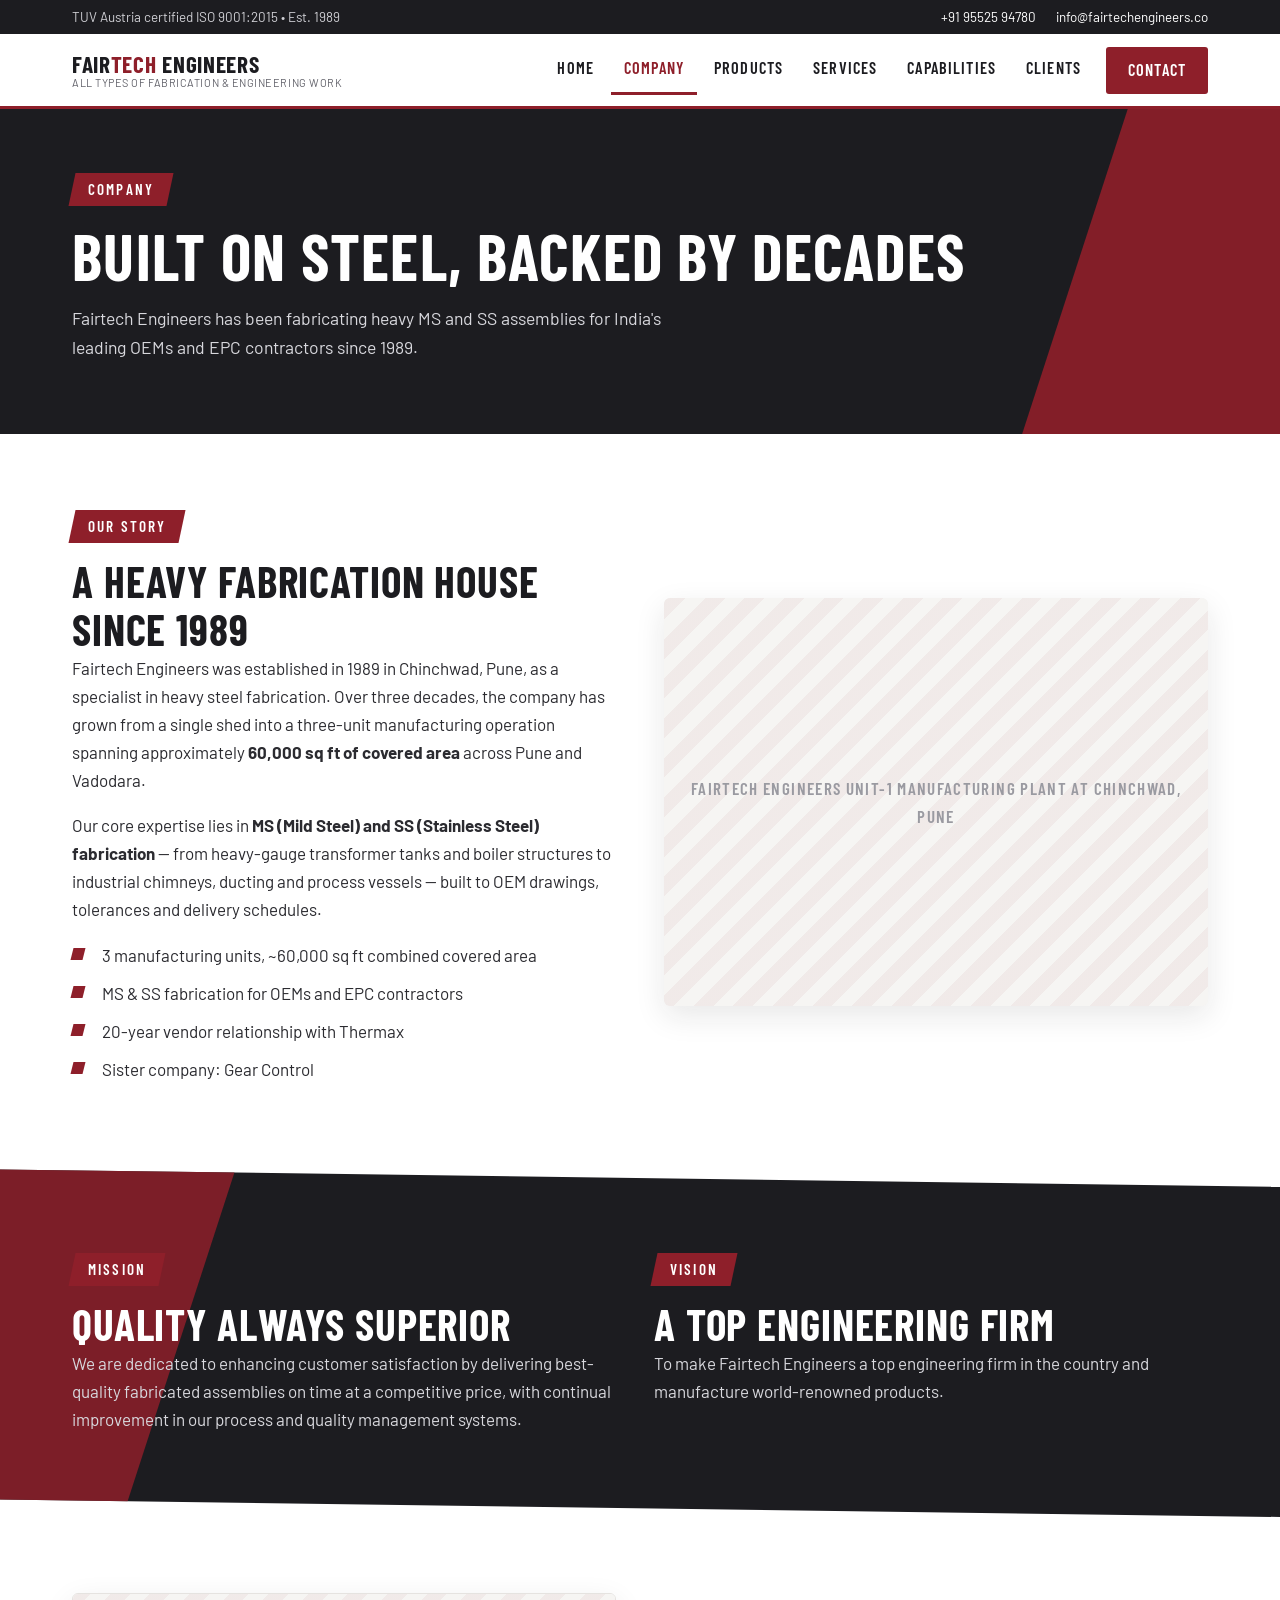
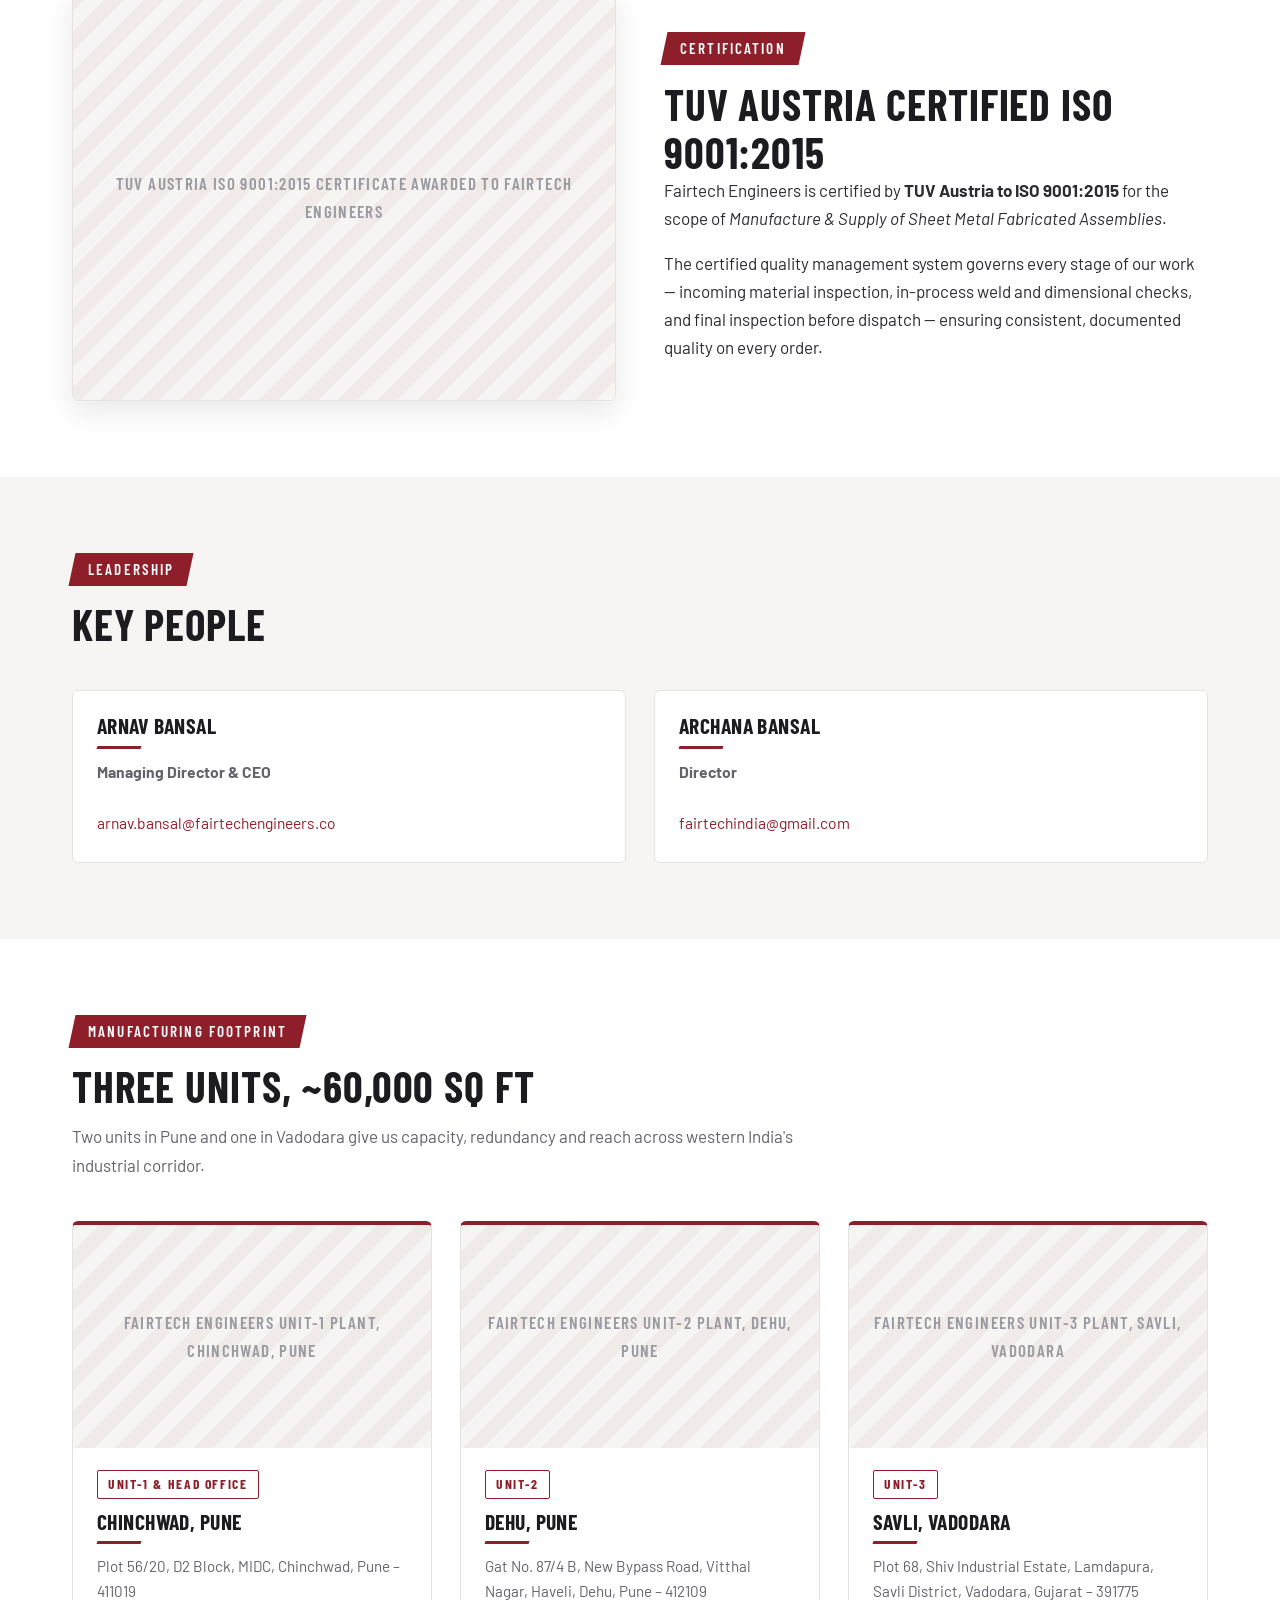
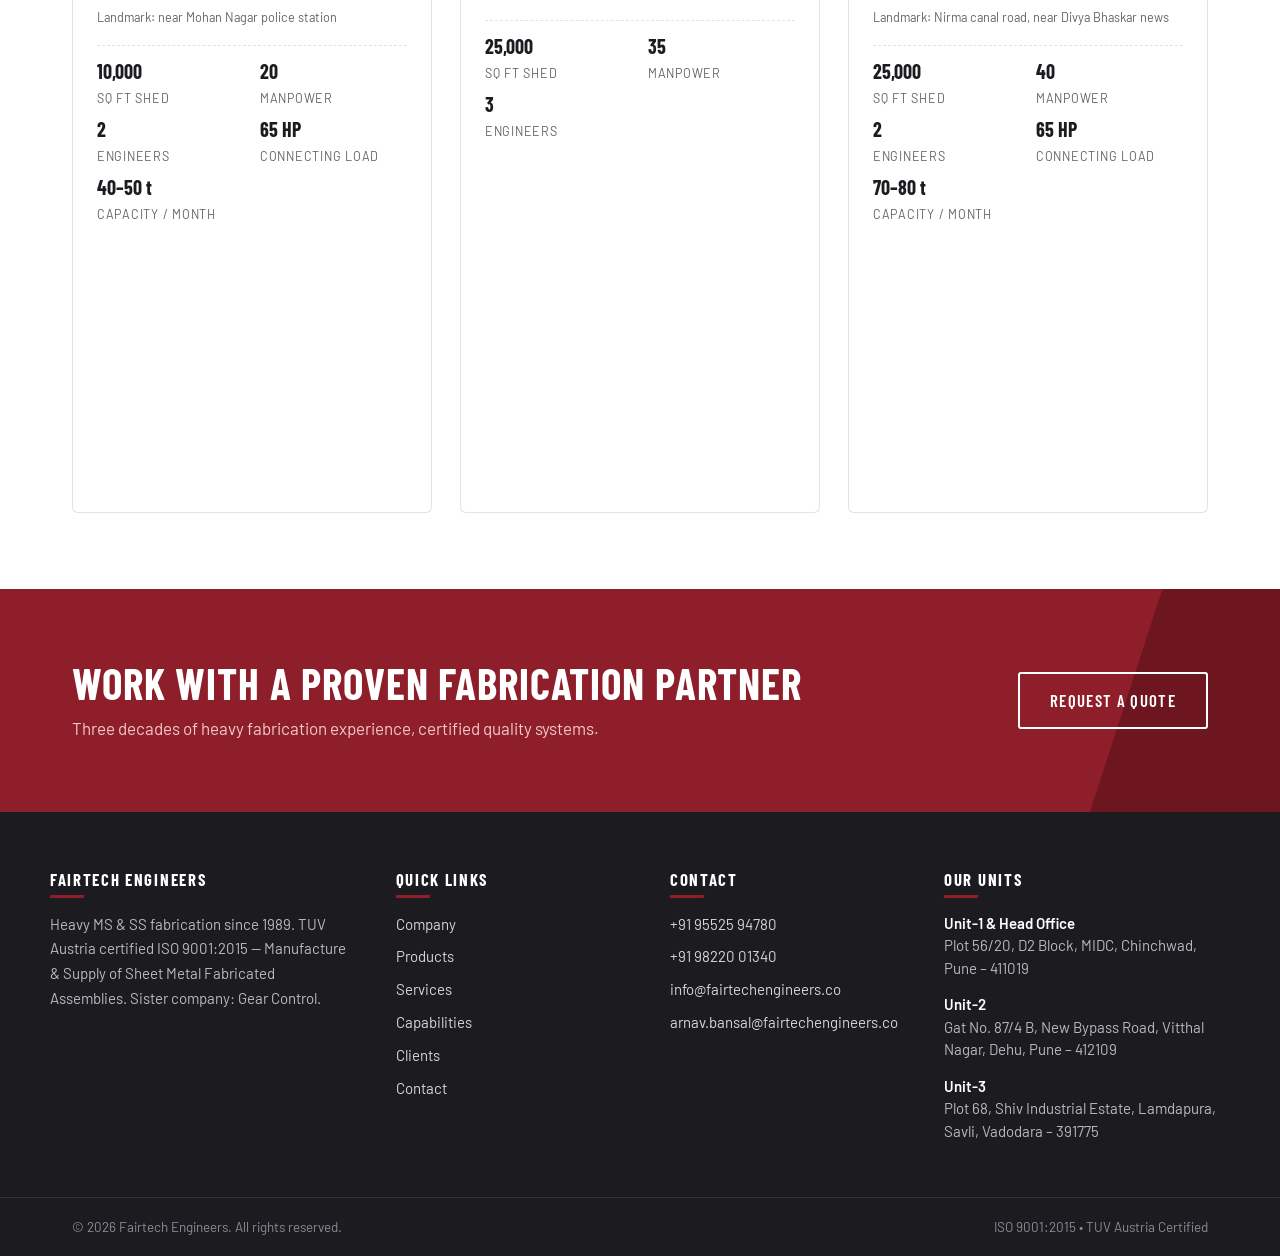
==== about.html @ 3a2099bb "Build Fairtech Engineers static marketing website Multi-page static site (plain HTML/CSS/vanilla JS," ====
<!DOCTYPE html>
<html lang="en">
<head>
  <meta charset="UTF-8">
  <meta name="viewport" content="width=device-width, initial-scale=1.0">
  <title>About Us | Fairtech Engineers — Heavy Fabrication Since 1989</title>
  <meta name="description" content="Fairtech Engineers is an ISO 9001:2015 certified (TUV Austria) heavy fabrication company established in 1989, operating 3 manufacturing units with ~60,000 sq ft covered area in Chinchwad, Dehu (Pune) and Savli (Vadodara).">
  <link rel="canonical" href="https://www.fairtechengineers.co/about.html">
  <meta property="og:type" content="website">
  <meta property="og:title" content="About Fairtech Engineers — Heavy Fabrication Since 1989">
  <meta property="og:description" content="ISO 9001:2015 certified heavy fabrication company with 3 manufacturing units across Pune and Vadodara, India.">
  <meta property="og:url" content="https://www.fairtechengineers.co/about.html">
  <meta property="og:image" content="https://www.fairtechengineers.co/images/logo.png">
  <link rel="icon" type="image/svg+xml" href="favicon.svg">
  <link rel="preconnect" href="https://fonts.googleapis.com">
  <link rel="preconnect" href="https://fonts.gstatic.com" crossorigin>
  <link href="https://fonts.googleapis.com/css2?family=Barlow+Condensed:wght@600;700&family=Barlow:wght@400;500;600;700&display=swap" rel="stylesheet">
  <link rel="stylesheet" href="css/style.css">
</head>
<body>

  <header class="site-header">
    <div class="topbar">
      <div class="container topbar-inner">
        <span>TUV Austria certified ISO 9001:2015 &bull; Est. 1989</span>
        <div class="topbar-contact">
          <a href="tel:+919552594780">+91 95525 94780</a>
          <a href="mailto:info@fairtechengineers.co">info@fairtechengineers.co</a>
        </div>
      </div>
    </div>
    <nav class="navbar" aria-label="Main navigation">
      <div class="container nav-inner">
        <a class="brand" href="index.html">
          <img class="brand-logo" src="images/logo.png" alt="Fair Tech Engineers logo">
          <span class="brand-text">
            <strong>Fair<em>tech</em> Engineers</strong>
            <small>All Types of Fabrication &amp; Engineering work</small>
          </span>
        </a>
        <button class="nav-toggle" aria-label="Toggle menu" aria-expanded="false"><span></span><span></span><span></span></button>
        <ul class="nav-links">
          <li><a href="index.html">Home</a></li>
          <li><a href="about.html">Company</a></li>
          <li><a href="products.html">Products</a></li>
          <li><a href="services.html">Services</a></li>
          <li><a href="capabilities.html">Capabilities</a></li>
          <li><a href="clients.html">Clients</a></li>
          <li><a href="contact.html" class="nav-cta">Contact</a></li>
        </ul>
      </div>
    </nav>
  </header>

  <main>

    <section class="page-hero">
      <div class="container">
        <span class="kicker"><span>Company</span></span>
        <h1>Built on Steel, Backed by Decades</h1>
        <p>Fairtech Engineers has been fabricating heavy MS and SS assemblies for India's leading OEMs and EPC contractors since 1989.</p>
      </div>
    </section>

    <!-- Company story -->
    <section class="section">
      <div class="container split">
        <div class="reveal">
          <span class="kicker"><span>Our Story</span></span>
          <h2>A Heavy Fabrication House Since 1989</h2>
          <p>Fairtech Engineers was established in 1989 in Chinchwad, Pune, as a specialist in heavy steel fabrication. Over three decades, the company has grown from a single shed into a three-unit manufacturing operation spanning approximately <strong>60,000 sq ft of covered area</strong> across Pune and Vadodara.</p>
          <p>Our core expertise lies in <strong>MS (Mild Steel) and SS (Stainless Steel) fabrication</strong> — from heavy-gauge transformer tanks and boiler structures to industrial chimneys, ducting and process vessels — built to OEM drawings, tolerances and delivery schedules.</p>
          <ul class="checklist">
            <li>3 manufacturing units, ~60,000 sq ft combined covered area</li>
            <li>MS &amp; SS fabrication for OEMs and EPC contractors</li>
            <li>20-year vendor relationship with Thermax</li>
            <li>Sister company: Gear Control</li>
          </ul>
        </div>
        <figure class="media reveal">
          <img src="images/unit1_chinchwad_plant.png" alt="Fairtech Engineers Unit-1 manufacturing plant at Chinchwad, Pune" loading="lazy">
        </figure>
      </div>
    </section>

    <!-- Mission & Vision -->
    <section class="mission-strip">
      <div class="container reveal">
        <div class="grid cols-2">
          <div>
            <span class="kicker"><span>Mission</span></span>
            <h2>Quality Always Superior</h2>
            <p>We are dedicated to enhancing customer satisfaction by delivering best-quality fabricated assemblies on time at a competitive price, with continual improvement in our process and quality management systems.</p>
          </div>
          <div>
            <span class="kicker"><span>Vision</span></span>
            <h2>A Top Engineering Firm</h2>
            <p>To make Fairtech Engineers a top engineering firm in the country and manufacture world-renowned products.</p>
          </div>
        </div>
      </div>
    </section>

    <!-- Certification -->
    <section class="section">
      <div class="container split">
        <figure class="media reveal" style="aspect-ratio: 4 / 3; display: flex; align-items: center; justify-content: center; background: #fff; border: 1px solid var(--line);">
          <img src="images/certification_iso9001_tuv.png" alt="TUV Austria ISO 9001:2015 certificate awarded to Fairtech Engineers" loading="lazy" style="object-fit: contain; padding: 24px;">
        </figure>
        <div class="reveal">
          <span class="kicker"><span>Certification</span></span>
          <h2>TUV Austria Certified ISO 9001:2015</h2>
          <p>Fairtech Engineers is certified by <strong>TUV Austria to ISO 9001:2015</strong> for the scope of <em>Manufacture &amp; Supply of Sheet Metal Fabricated Assemblies</em>.</p>
          <p>The certified quality management system governs every stage of our work — incoming material inspection, in-process weld and dimensional checks, and final inspection before dispatch — ensuring consistent, documented quality on every order.</p>
        </div>
      </div>
    </section>

    <!-- Leadership -->
    <section class="section alt">
      <div class="container">
        <div class="section-head reveal">
          <span class="kicker"><span>Leadership</span></span>
          <h2>Key People</h2>
        </div>
        <div class="grid cols-2">
          <article class="card reveal">
            <div class="card-body">
              <h3>Arnav Bansal</h3>
              <p><strong>Managing Director &amp; CEO</strong></p>
              <p><a href="mailto:arnav.bansal@fairtechengineers.co">arnav.bansal@fairtechengineers.co</a></p>
            </div>
          </article>
          <article class="card reveal">
            <div class="card-body">
              <h3>Archana Bansal</h3>
              <p><strong>Director</strong></p>
              <p><a href="mailto:fairtechindia@gmail.com">fairtechindia@gmail.com</a></p>
            </div>
          </article>
        </div>
      </div>
    </section>

    <!-- Units -->
    <section class="section">
      <div class="container">
        <div class="section-head reveal">
          <span class="kicker"><span>Manufacturing Footprint</span></span>
          <h2>Three Units, ~60,000 sq ft</h2>
          <p>Two units in Pune and one in Vadodara give us capacity, redundancy and reach across western India's industrial corridor.</p>
        </div>
        <div class="grid cols-3">

          <article class="card unit-card reveal">
            <figure class="card-media"><img src="images/unit1_chinchwad_plant.png" alt="Fairtech Engineers Unit-1 plant, Chinchwad, Pune" loading="lazy"></figure>
            <div class="card-body">
              <span class="unit-tag">Unit-1 &amp; Head Office</span>
              <h3>Chinchwad, Pune</h3>
              <address>Plot 56/20, D2 Block, MIDC, Chinchwad, Pune &ndash; 411019<br><small>Landmark: near Mohan Nagar police station</small></address>
              <div class="unit-specs">
                <div><b>10,000</b><span>sq ft shed</span></div>
                <div><b>20</b><span>Manpower</span></div>
                <div><b>2</b><span>Engineers</span></div>
                <div><b>65 HP</b><span>Connecting load</span></div>
                <div><b>40&ndash;50 t</b><span>Capacity / month</span></div>
              </div>
            </div>
            <iframe class="map-embed" src="https://www.google.com/maps?q=Plot+56/20,+D2+Block,+MIDC,+Chinchwad,+Pune+411019&output=embed" title="Map — Fairtech Engineers Unit-1, Chinchwad, Pune" loading="lazy" referrerpolicy="no-referrer-when-downgrade"></iframe>
          </article>

          <article class="card unit-card reveal">
            <figure class="card-media"><img src="images/unit2_dehu_plant_1.png" alt="Fairtech Engineers Unit-2 plant, Dehu, Pune" loading="lazy"></figure>
            <div class="card-body">
              <span class="unit-tag">Unit-2</span>
              <h3>Dehu, Pune</h3>
              <address>Gat No. 87/4 B, New Bypass Road, Vitthal Nagar, Haveli, Dehu, Pune &ndash; 412109</address>
              <div class="unit-specs">
                <div><b>25,000</b><span>sq ft shed</span></div>
                <div><b>35</b><span>Manpower</span></div>
                <div><b>3</b><span>Engineers</span></div>
              </div>
            </div>
            <iframe class="map-embed" src="https://www.google.com/maps?q=Gat+No+87/4+B,+New+Bypass+Road,+Vitthal+Nagar,+Dehu,+Pune+412109&output=embed" title="Map — Fairtech Engineers Unit-2, Dehu, Pune" loading="lazy" referrerpolicy="no-referrer-when-downgrade"></iframe>
          </article>

          <article class="card unit-card reveal">
            <figure class="card-media"><img src="images/unit3_savli_plant.png" alt="Fairtech Engineers Unit-3 plant, Savli, Vadodara" loading="lazy"></figure>
            <div class="card-body">
              <span class="unit-tag">Unit-3</span>
              <h3>Savli, Vadodara</h3>
              <address>Plot 68, Shiv Industrial Estate, Lamdapura, Savli District, Vadodara, Gujarat &ndash; 391775<br><small>Landmark: Nirma canal road, near Divya Bhaskar news</small></address>
              <div class="unit-specs">
                <div><b>25,000</b><span>sq ft shed</span></div>
                <div><b>40</b><span>Manpower</span></div>
                <div><b>2</b><span>Engineers</span></div>
                <div><b>65 HP</b><span>Connecting load</span></div>
                <div><b>70&ndash;80 t</b><span>Capacity / month</span></div>
              </div>
            </div>
            <iframe class="map-embed" src="https://www.google.com/maps?q=Shiv+Industrial+Estate,+Lamdapura,+Savli,+Vadodara,+Gujarat+391775&output=embed" title="Map — Fairtech Engineers Unit-3, Savli, Vadodara" loading="lazy" referrerpolicy="no-referrer-when-downgrade"></iframe>
          </article>

        </div>
      </div>
    </section>

    <!-- Contact CTA -->
    <section class="cta-band">
      <div class="container">
        <div>
          <h2>Work with a proven fabrication partner</h2>
          <p>Three decades of heavy fabrication experience, certified quality systems.</p>
        </div>
        <a class="btn btn-outline" href="contact.html">Request a Quote</a>
      </div>
    </section>

  </main>

  <footer class="site-footer">
    <div class="container footer-top">
      <div class="footer-brand">
        <h4>Fairtech Engineers</h4>
        <p>Heavy MS &amp; SS fabrication since 1989. TUV Austria certified ISO 9001:2015 — Manufacture &amp; Supply of Sheet Metal Fabricated Assemblies. Sister company: Gear Control.</p>
      </div>
      <div>
        <h4>Quick Links</h4>
        <ul>
          <li><a href="about.html">Company</a></li>
          <li><a href="products.html">Products</a></li>
          <li><a href="services.html">Services</a></li>
          <li><a href="capabilities.html">Capabilities</a></li>
          <li><a href="clients.html">Clients</a></li>
          <li><a href="contact.html">Contact</a></li>
        </ul>
      </div>
      <div>
        <h4>Contact</h4>
        <ul>
          <li><a href="tel:+919552594780">+91 95525 94780</a></li>
          <li><a href="tel:+919822001340">+91 98220 01340</a></li>
          <li><a href="mailto:info@fairtechengineers.co">info@fairtechengineers.co</a></li>
          <li><a href="mailto:arnav.bansal@fairtechengineers.co">arnav.bansal@fairtechengineers.co</a></li>
        </ul>
      </div>
      <div>
        <h4>Our Units</h4>
        <address><b>Unit-1 &amp; Head Office</b>Plot 56/20, D2 Block, MIDC, Chinchwad, Pune &ndash; 411019</address>
        <address><b>Unit-2</b>Gat No. 87/4 B, New Bypass Road, Vitthal Nagar, Dehu, Pune &ndash; 412109</address>
        <address><b>Unit-3</b>Plot 68, Shiv Industrial Estate, Lamdapura, Savli, Vadodara &ndash; 391775</address>
      </div>
    </div>
    <div class="footer-bottom">
      <div class="container">
        <span>&copy; <span data-year>2026</span> Fairtech Engineers. All rights reserved.</span>
        <span>ISO 9001:2015 &bull; TUV Austria Certified</span>
      </div>
    </div>
  </footer>

  <script src="js/main.js"></script>
</body>
</html>
---- css/style.css ----
/* ==========================================================================
   Fairtech Engineers — site stylesheet
   Brand: deep maroon red + dark charcoal, white base, diagonal red motifs
   ========================================================================== */

:root {
  --maroon: #8e1f2a;
  --maroon-dark: #6d1620;
  --maroon-bright: #b02635;
  --charcoal: #1c1c20;
  --charcoal-soft: #26262c;
  --ink: #2b2b30;
  --muted: #63636b;
  --line: #e5e3e0;
  --bg: #ffffff;
  --bg-alt: #f6f5f3;
  --radius: 6px;
  --shadow: 0 10px 30px rgba(28, 28, 32, 0.10);
  --font-head: "Barlow Condensed", "Arial Narrow", sans-serif;
  --font-body: "Barlow", "Segoe UI", Arial, sans-serif;
}

* { box-sizing: border-box; margin: 0; padding: 0; }

html { scroll-behavior: smooth; }

body {
  font-family: var(--font-body);
  font-size: 17px;
  line-height: 1.65;
  color: var(--ink);
  background: var(--bg);
  -webkit-font-smoothing: antialiased;
}

img { max-width: 100%; display: block; }

a { color: var(--maroon); text-decoration: none; }
a:hover { color: var(--maroon-bright); }

h1, h2, h3, h4 {
  font-family: var(--font-head);
  font-weight: 700;
  line-height: 1.12;
  color: var(--charcoal);
  text-transform: uppercase;
  letter-spacing: 0.02em;
}

h1 { font-size: clamp(2.4rem, 5.5vw, 4rem); }
h2 { font-size: clamp(1.9rem, 3.6vw, 2.7rem); }
h3 { font-size: 1.35rem; }

p { margin-bottom: 1em; }
p:last-child { margin-bottom: 0; }

.container { max-width: 1180px; margin: 0 auto; padding: 0 22px; }

.section { padding: 76px 0; }
.section.alt { background: var(--bg-alt); }

/* Diagonal red kicker tag before section headings */
.kicker {
  display: inline-block;
  font-family: var(--font-head);
  font-weight: 600;
  font-size: 0.95rem;
  letter-spacing: 0.14em;
  text-transform: uppercase;
  color: #fff;
  background: var(--maroon);
  padding: 4px 16px;
  margin-bottom: 14px;
  transform: skewX(-12deg);
}
.kicker > span { display: inline-block; transform: skewX(12deg); }

.section-head { max-width: 760px; margin-bottom: 42px; }
.section-head.center { margin-left: auto; margin-right: auto; text-align: center; }
.section-head p { color: var(--muted); margin-top: 12px; }

/* Buttons */
.btn {
  display: inline-block;
  font-family: var(--font-head);
  font-weight: 600;
  font-size: 1.05rem;
  letter-spacing: 0.08em;
  text-transform: uppercase;
  padding: 13px 30px;
  border: 2px solid transparent;
  border-radius: 3px;
  cursor: pointer;
  transition: background 0.2s, color 0.2s, border-color 0.2s, transform 0.15s;
}
.btn:hover { transform: translateY(-2px); }
.btn-primary { background: var(--maroon); color: #fff; }
.btn-primary:hover { background: var(--maroon-bright); color: #fff; }
.btn-outline { border-color: #fff; color: #fff; background: transparent; }
.btn-outline:hover { background: #fff; color: var(--charcoal); }
.btn-outline-dark { border-color: var(--charcoal); color: var(--charcoal); background: transparent; }
.btn-outline-dark:hover { background: var(--charcoal); color: #fff; }

/* ==========================================================================
   Header / navigation
   ========================================================================== */

.site-header { position: sticky; top: 0; z-index: 1000; }

.topbar {
  background: var(--charcoal);
  color: #cfcfd4;
  font-size: 0.84rem;
  padding: 6px 0;
}
.topbar-inner { display: flex; justify-content: space-between; gap: 16px; flex-wrap: wrap; }
.topbar a { color: #fff; }
.topbar a:hover { color: #f3b7bd; }
.topbar-contact { display: flex; gap: 20px; }

.navbar {
  background: #fff;
  border-bottom: 3px solid var(--maroon);
  transition: box-shadow 0.25s;
}
.navbar.scrolled { box-shadow: 0 6px 24px rgba(28, 28, 32, 0.14); }

.nav-inner { display: flex; align-items: center; justify-content: space-between; min-height: 72px; gap: 20px; }

.brand { display: flex; align-items: center; gap: 12px; }
.brand-logo { height: 48px; width: auto; }
.brand-logo.img-error { display: none; }
.brand-text { display: flex; flex-direction: column; line-height: 1.15; }
.brand-text strong {
  font-family: var(--font-head);
  font-size: 1.45rem;
  font-weight: 700;
  text-transform: uppercase;
  color: var(--charcoal);
  letter-spacing: 0.03em;
}
.brand-text strong em { font-style: normal; color: var(--maroon); }
.brand-text small { font-size: 0.68rem; color: var(--muted); letter-spacing: 0.05em; text-transform: uppercase; }

.nav-links { display: flex; align-items: center; gap: 4px; list-style: none; }
.nav-links a {
  display: block;
  font-family: var(--font-head);
  font-weight: 600;
  font-size: 1.02rem;
  letter-spacing: 0.07em;
  text-transform: uppercase;
  color: var(--charcoal);
  padding: 10px 13px;
  border-bottom: 3px solid transparent;
}
.nav-links a:hover { color: var(--maroon); }
.nav-links a.active { color: var(--maroon); border-bottom-color: var(--maroon); }
.nav-links a.nav-cta {
  background: var(--maroon);
  color: #fff;
  padding: 10px 22px;
  margin-left: 8px;
  border-radius: 3px;
  border-bottom: none;
}
.nav-links a.nav-cta:hover { background: var(--maroon-bright); }

.nav-toggle {
  display: none;
  flex-direction: column;
  justify-content: center;
  gap: 5px;
  width: 44px;
  height: 44px;
  background: none;
  border: 0;
  cursor: pointer;
  padding: 8px;
}
.nav-toggle span { display: block; height: 3px; width: 100%; background: var(--charcoal); border-radius: 2px; transition: transform 0.25s, opacity 0.25s; }
.nav-toggle[aria-expanded="true"] span:nth-child(1) { transform: translateY(8px) rotate(45deg); }
.nav-toggle[aria-expanded="true"] span:nth-child(2) { opacity: 0; }
.nav-toggle[aria-expanded="true"] span:nth-child(3) { transform: translateY(-8px) rotate(-45deg); }

/* ==========================================================================
   Hero
   ========================================================================== */

.hero {
  position: relative;
  background: var(--charcoal);
  color: #fff;
  padding: 110px 0 130px;
  overflow: hidden;
}
/* Diagonal red geometric shapes */
.hero::before,
.hero::after {
  content: "";
  position: absolute;
  background: var(--maroon);
  transform: skewX(-18deg);
}
.hero::before { width: 42%; height: 200%; right: -24%; top: -50%; opacity: 0.92; }
.hero::after { width: 10px; height: 200%; right: 21%; top: -50%; opacity: 0.6; }

.hero-inner { position: relative; z-index: 2; max-width: 720px; }
.hero .eyebrow {
  font-family: var(--font-head);
  font-weight: 600;
  letter-spacing: 0.2em;
  text-transform: uppercase;
  font-size: 0.95rem;
  color: #e79aa2;
  margin-bottom: 16px;
}
.hero h1 { color: #fff; margin-bottom: 20px; }
.hero h1 em { font-style: normal; color: #f0aab1; }
.hero p.lead { font-size: 1.18rem; color: #d8d8dd; max-width: 560px; margin-bottom: 34px; }
.hero-actions { display: flex; gap: 16px; flex-wrap: wrap; }

/* Page hero (interior pages) */
.page-hero {
  position: relative;
  background: var(--charcoal);
  color: #fff;
  padding: 64px 0 72px;
  overflow: hidden;
}
.page-hero::before {
  content: "";
  position: absolute;
  width: 34%;
  height: 220%;
  right: -18%;
  top: -60%;
  background: var(--maroon);
  transform: skewX(-18deg);
  opacity: 0.9;
}
.page-hero .container { position: relative; z-index: 2; }
.page-hero h1 { color: #fff; }
.page-hero p { color: #d8d8dd; max-width: 640px; margin-top: 12px; font-size: 1.1rem; }

/* ==========================================================================
   Stats bar
   ========================================================================== */

.stats-bar { background: var(--maroon); color: #fff; padding: 30px 0; }
.stats-grid {
  display: grid;
  grid-template-columns: repeat(auto-fit, minmax(160px, 1fr));
  gap: 22px;
  text-align: center;
}
.stat b {
  display: block;
  font-family: var(--font-head);
  font-size: 2rem;
  font-weight: 700;
  line-height: 1.1;
}
.stat span { font-size: 0.86rem; letter-spacing: 0.08em; text-transform: uppercase; color: #f2c8cc; }

/* ==========================================================================
   Cards & grids
   ========================================================================== */

.grid { display: grid; gap: 28px; }
.grid.cols-2 { grid-template-columns: repeat(auto-fit, minmax(320px, 1fr)); }
.grid.cols-3 { grid-template-columns: repeat(auto-fit, minmax(280px, 1fr)); }
.grid.cols-4 { grid-template-columns: repeat(auto-fit, minmax(220px, 1fr)); }

.card {
  background: #fff;
  border: 1px solid var(--line);
  border-radius: var(--radius);
  overflow: hidden;
  display: flex;
  flex-direction: column;
  transition: transform 0.2s, box-shadow 0.2s;
}
.card:hover { transform: translateY(-4px); box-shadow: var(--shadow); }

.card-media {
  position: relative;
  aspect-ratio: 16 / 10;
  background: var(--bg-alt);
  overflow: hidden;
  margin: 0;
}
.card-media img { width: 100%; height: 100%; object-fit: cover; }

.card-body { padding: 22px 24px 26px; display: flex; flex-direction: column; gap: 10px; flex: 1; }
.card-body h3 { color: var(--charcoal); }
.card-body h3::after {
  content: "";
  display: block;
  width: 44px;
  height: 3px;
  background: var(--maroon);
  margin-top: 8px;
  transform: skewX(-18deg);
}
.card-body p { color: var(--muted); font-size: 0.98rem; }

/* Missing-image fallback (real photo not yet in images/) */
.card-media.img-missing::before,
.media.img-missing::before {
  content: attr(data-label);
  position: absolute;
  inset: 0;
  display: flex;
  align-items: center;
  justify-content: center;
  text-align: center;
  padding: 18px;
  font-family: var(--font-head);
  font-weight: 600;
  letter-spacing: 0.08em;
  text-transform: uppercase;
  color: #9a9aa1;
  background:
    repeating-linear-gradient(-45deg, transparent 0 14px, rgba(142, 31, 42, 0.05) 14px 28px),
    var(--bg-alt);
}
.card-media.img-missing img,
.media.img-missing img { display: none; }

/* "Photo coming soon" treatment for service placeholders */
.card-media.coming-soon::after {
  content: "Photo coming soon";
  position: absolute;
  left: 0;
  bottom: 14px;
  background: var(--charcoal);
  color: #fff;
  font-family: var(--font-head);
  font-weight: 600;
  font-size: 0.82rem;
  letter-spacing: 0.12em;
  text-transform: uppercase;
  padding: 5px 16px 5px 12px;
  clip-path: polygon(0 0, 100% 0, calc(100% - 10px) 100%, 0 100%);
}
.card-media.coming-soon.img-missing::before {
  content: "";
  background:
    repeating-linear-gradient(-45deg, transparent 0 16px, rgba(142, 31, 42, 0.08) 16px 32px),
    linear-gradient(160deg, #efedea, #e4e1dd);
}
.card-media.coming-soon .placeholder-mark {
  position: absolute;
  inset: 0;
  display: none;
  align-items: center;
  justify-content: center;
  z-index: 1;
}
.card-media.coming-soon.img-missing .placeholder-mark { display: flex; }
.placeholder-mark svg { width: 64px; height: 64px; opacity: 0.35; }

/* ==========================================================================
   Feature rows / split sections
   ========================================================================== */

.split { display: grid; grid-template-columns: 1fr 1fr; gap: 48px; align-items: center; }
.split .media { border-radius: var(--radius); overflow: hidden; box-shadow: var(--shadow); position: relative; aspect-ratio: 4 / 3; background: var(--bg-alt); }
.split .media img { width: 100%; height: 100%; object-fit: cover; }

.checklist { list-style: none; margin-top: 18px; }
.checklist li { padding-left: 30px; position: relative; margin-bottom: 10px; color: var(--ink); }
.checklist li::before {
  content: "";
  position: absolute;
  left: 0;
  top: 7px;
  width: 12px;
  height: 12px;
  background: var(--maroon);
  transform: skewX(-14deg);
}

/* ==========================================================================
   Unit cards
   ========================================================================== */

.unit-card { border-top: 4px solid var(--maroon); }
.unit-card .unit-tag {
  display: inline-block;
  align-self: flex-start;
  font-family: var(--font-head);
  font-weight: 700;
  font-size: 0.85rem;
  letter-spacing: 0.12em;
  text-transform: uppercase;
  color: var(--maroon);
  border: 1px solid currentColor;
  padding: 2px 10px;
  border-radius: 2px;
}
.unit-card address { font-style: normal; color: var(--muted); font-size: 0.95rem; }
.unit-specs { display: grid; grid-template-columns: 1fr 1fr; gap: 8px 16px; margin-top: 6px; padding-top: 14px; border-top: 1px dashed var(--line); }
.unit-specs div b { display: block; font-family: var(--font-head); font-size: 1.25rem; color: var(--charcoal); line-height: 1.1; }
.unit-specs div span { font-size: 0.78rem; text-transform: uppercase; letter-spacing: 0.06em; color: var(--muted); }

.map-embed { width: 100%; height: 260px; border: 0; display: block; filter: grayscale(25%); }

/* ==========================================================================
   Clients / trust bar
   ========================================================================== */

.client-strip { display: grid; grid-template-columns: repeat(auto-fit, minmax(150px, 1fr)); gap: 18px; }
.client-tile {
  display: flex;
  align-items: center;
  justify-content: center;
  min-height: 86px;
  padding: 14px;
  background: #fff;
  border: 1px solid var(--line);
  border-radius: var(--radius);
  font-family: var(--font-head);
  font-weight: 700;
  font-size: 1.15rem;
  letter-spacing: 0.06em;
  text-transform: uppercase;
  color: #4b4b52;
  text-align: center;
  transition: color 0.2s, border-color 0.2s;
}
.client-tile:hover { color: var(--maroon); border-color: var(--maroon); }
.client-tile small { display: block; font-family: var(--font-body); font-weight: 500; font-size: 0.7rem; letter-spacing: 0.04em; color: var(--muted); text-transform: none; }

/* ==========================================================================
   Mission strip & CTA band (diagonal edges)
   ========================================================================== */

.mission-strip {
  position: relative;
  background: var(--charcoal);
  color: #fff;
  padding: 84px 0;
  clip-path: polygon(0 0, 100% 5%, 100% 100%, 0 95%);
  overflow: hidden;
}
.mission-strip::before {
  content: "";
  position: absolute;
  width: 30%;
  height: 240%;
  left: -16%;
  top: -70%;
  background: var(--maroon);
  transform: skewX(-18deg);
  opacity: 0.85;
}
.mission-strip .container { position: relative; z-index: 2; }
.mission-strip h2 { color: #fff; }
.mission-strip .motto {
  font-family: var(--font-head);
  font-size: clamp(1.6rem, 3.4vw, 2.4rem);
  font-weight: 700;
  text-transform: uppercase;
  color: #f0aab1;
  letter-spacing: 0.04em;
}
.mission-strip p { color: #d8d8dd; max-width: 700px; }

.cta-band {
  position: relative;
  background: var(--maroon);
  color: #fff;
  padding: 70px 0;
  overflow: hidden;
}
.cta-band::before {
  content: "";
  position: absolute;
  width: 26%;
  height: 240%;
  right: -14%;
  top: -70%;
  background: var(--maroon-dark);
  transform: skewX(-18deg);
}
.cta-band .container { position: relative; z-index: 2; display: flex; align-items: center; justify-content: space-between; gap: 28px; flex-wrap: wrap; }
.cta-band h2 { color: #fff; margin-bottom: 6px; }
.cta-band p { color: #f2c8cc; margin: 0; }

/* ==========================================================================
   Tables
   ========================================================================== */

.table-wrap { overflow-x: auto; border: 1px solid var(--line); border-radius: var(--radius); }
table.spec-table { width: 100%; border-collapse: collapse; min-width: 560px; background: #fff; }
.spec-table th, .spec-table td { padding: 13px 18px; text-align: left; border-bottom: 1px solid var(--line); }
.spec-table th {
  background: var(--charcoal);
  color: #fff;
  font-family: var(--font-head);
  font-weight: 600;
  letter-spacing: 0.08em;
  text-transform: uppercase;
  font-size: 0.92rem;
}
.spec-table tr:last-child td { border-bottom: 0; }
.spec-table tr:nth-child(even) td { background: var(--bg-alt); }
.spec-table td.qty { font-family: var(--font-head); font-weight: 700; font-size: 1.2rem; color: var(--maroon); }

/* ==========================================================================
   Contact
   ========================================================================== */

.contact-grid { display: grid; grid-template-columns: 1.1fr 1fr; gap: 44px; align-items: start; }

.contact-form { background: #fff; border: 1px solid var(--line); border-top: 4px solid var(--maroon); border-radius: var(--radius); padding: 32px; }
.form-row { display: grid; grid-template-columns: 1fr 1fr; gap: 16px; }
.field { margin-bottom: 16px; }
.field label { display: block; font-weight: 600; font-size: 0.9rem; margin-bottom: 5px; color: var(--charcoal); }
.field input, .field textarea, .field select {
  width: 100%;
  padding: 11px 13px;
  border: 1px solid #cfcdc9;
  border-radius: 4px;
  font-family: var(--font-body);
  font-size: 1rem;
  color: var(--ink);
  background: #fff;
}
.field input:focus, .field textarea:focus, .field select:focus {
  outline: none;
  border-color: var(--maroon);
  box-shadow: 0 0 0 3px rgba(142, 31, 42, 0.14);
}
.field textarea { min-height: 130px; resize: vertical; }

.contact-info h3 { margin-bottom: 8px; }
.contact-info .info-block { margin-bottom: 22px; }
.contact-info a { font-weight: 600; }
.contact-info address { font-style: normal; color: var(--muted); }

/* ==========================================================================
   Footer
   ========================================================================== */

.site-footer { background: var(--charcoal); color: #b9b9c0; font-size: 0.94rem; }
.footer-top { padding: 58px 0 40px; display: grid; grid-template-columns: 1.3fr 1fr 1fr 1.2fr; gap: 36px; }
.site-footer h4 { color: #fff; font-size: 1.05rem; margin-bottom: 14px; letter-spacing: 0.1em; }
.site-footer h4::after { content: ""; display: block; width: 34px; height: 3px; background: var(--maroon); margin-top: 6px; transform: skewX(-18deg); }
.site-footer ul { list-style: none; }
.site-footer li { margin-bottom: 8px; }
.site-footer a { color: #d5d5da; }
.site-footer a:hover { color: #f0aab1; }
.site-footer address { font-style: normal; margin-bottom: 14px; line-height: 1.5; }
.site-footer address b { color: #fff; font-weight: 600; display: block; }
.footer-brand p { margin-top: 10px; max-width: 300px; }
.footer-bottom { border-top: 1px solid #34343b; padding: 18px 0; }
.footer-bottom .container { display: flex; justify-content: space-between; gap: 12px; flex-wrap: wrap; font-size: 0.84rem; color: #8b8b93; }

/* ==========================================================================
   Reveal-on-scroll animation (respects reduced motion)
   ========================================================================== */

.reveal { opacity: 0; transform: translateY(22px); transition: opacity 0.6s ease, transform 0.6s ease; }
.reveal.visible { opacity: 1; transform: none; }

@media (prefers-reduced-motion: reduce) {
  html { scroll-behavior: auto; }
  .reveal { opacity: 1; transform: none; transition: none; }
  .card:hover, .btn:hover { transform: none; }
}

/* ==========================================================================
   Responsive
   ========================================================================== */

@media (max-width: 960px) {
  .split { grid-template-columns: 1fr; }
  .contact-grid { grid-template-columns: 1fr; }
  .footer-top { grid-template-columns: 1fr 1fr; }
}

@media (max-width: 820px) {
  .topbar { display: none; }
  .nav-toggle { display: flex; }
  .nav-links {
    position: absolute;
    top: 100%;
    left: 0;
    right: 0;
    flex-direction: column;
    align-items: stretch;
    gap: 0;
    background: #fff;
    border-bottom: 3px solid var(--maroon);
    box-shadow: 0 14px 30px rgba(28, 28, 32, 0.16);
    padding: 8px 0 16px;
    display: none;
  }
  .nav-links.open { display: flex; }
  .nav-links a { padding: 13px 24px; border-bottom: none; }
  .nav-links a.active { border-left: 4px solid var(--maroon); background: var(--bg-alt); }
  .nav-links a.nav-cta { margin: 10px 24px 0; text-align: center; }
  .hero { padding: 76px 0 90px; }
  .hero::before { right: -55%; opacity: 0.35; }
  .hero::after { display: none; }
}

@media (max-width: 540px) {
  .footer-top { grid-template-columns: 1fr; }
  .form-row { grid-template-columns: 1fr; }
  .brand-text small { display: none; }
  .section { padding: 56px 0; }
}
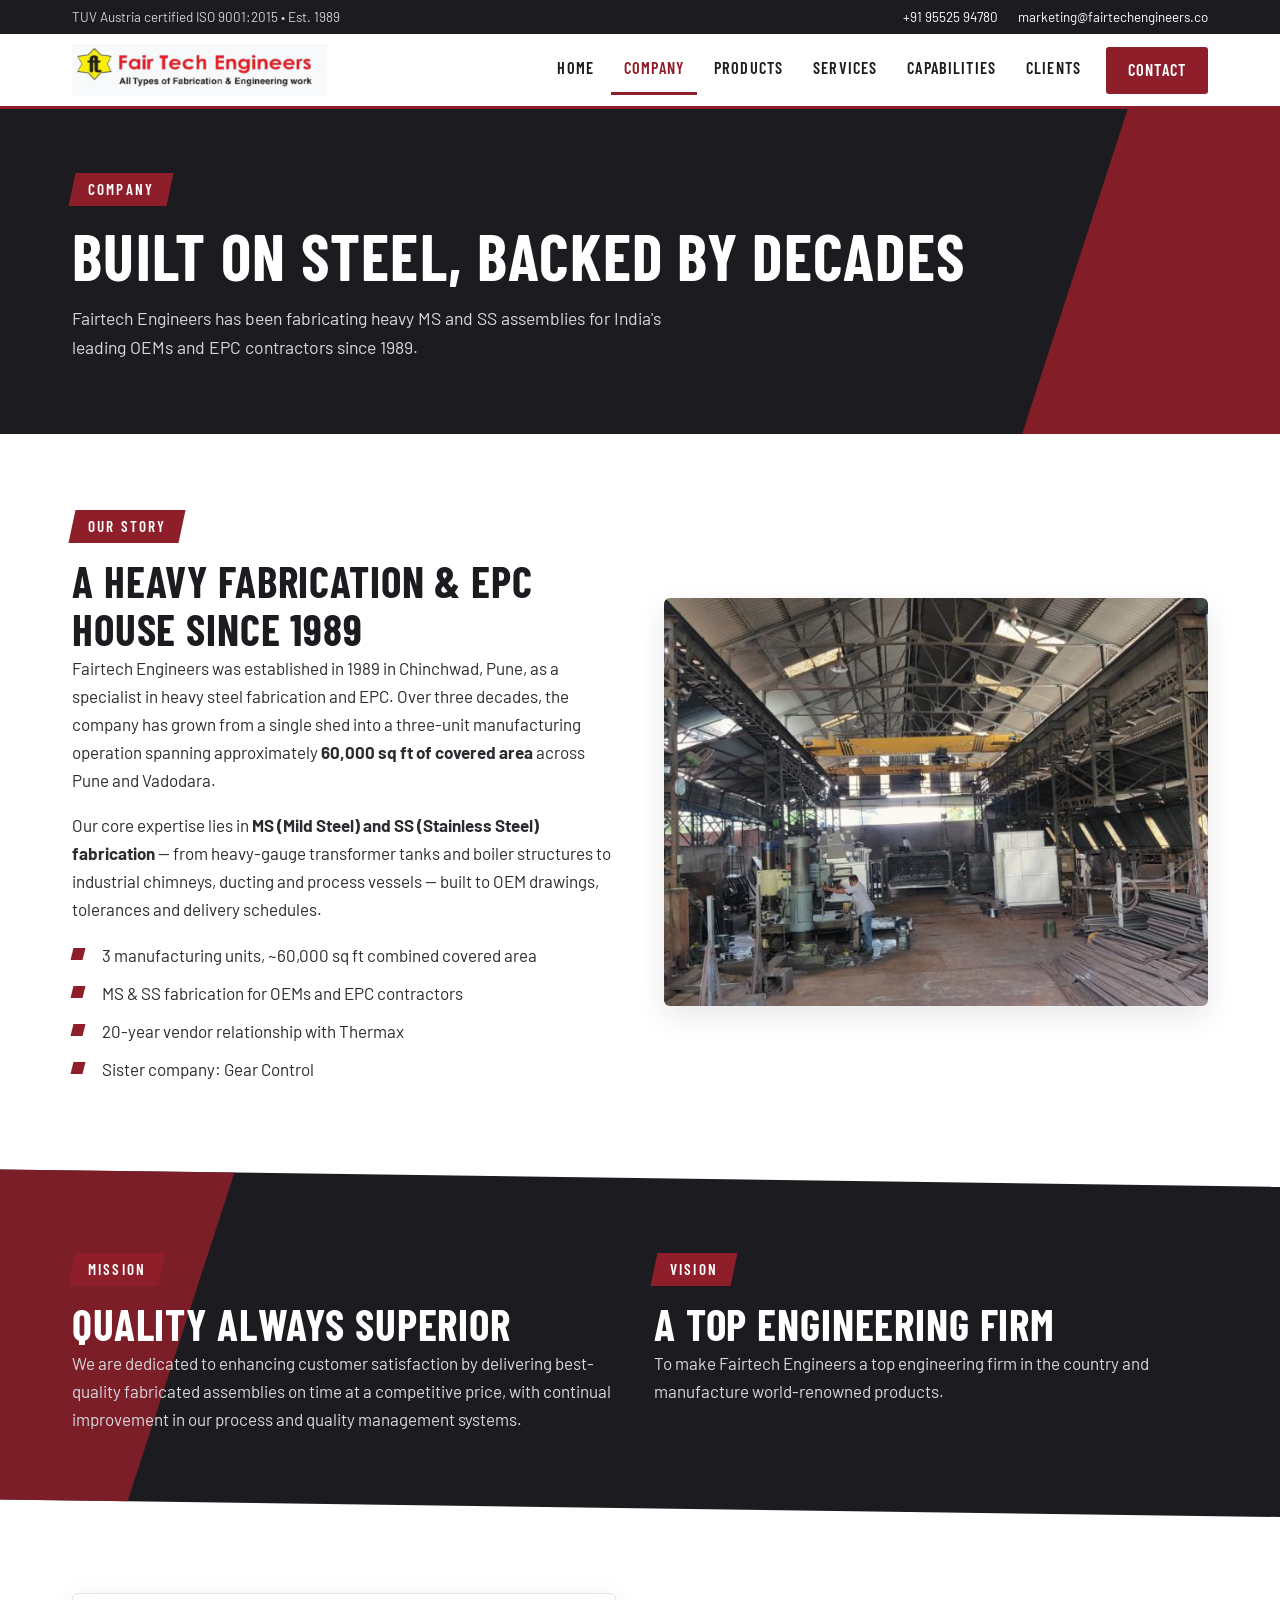
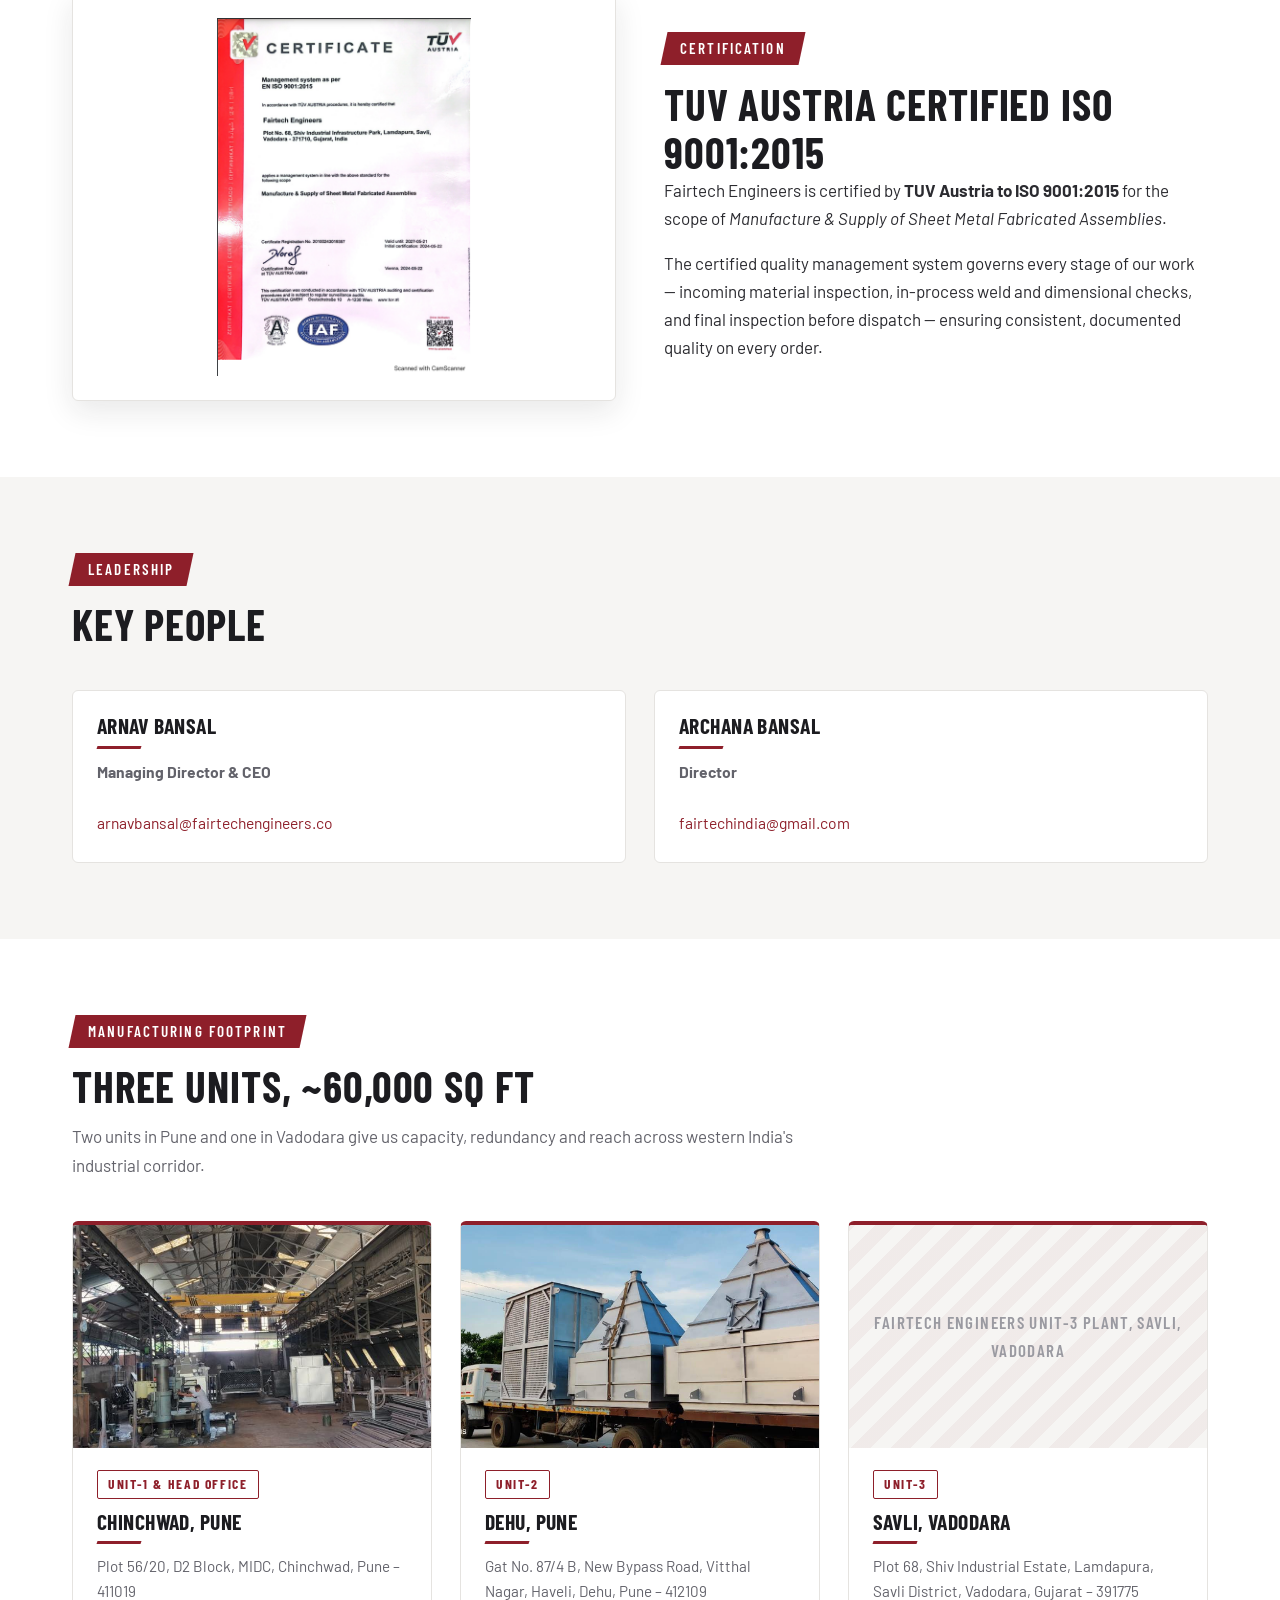
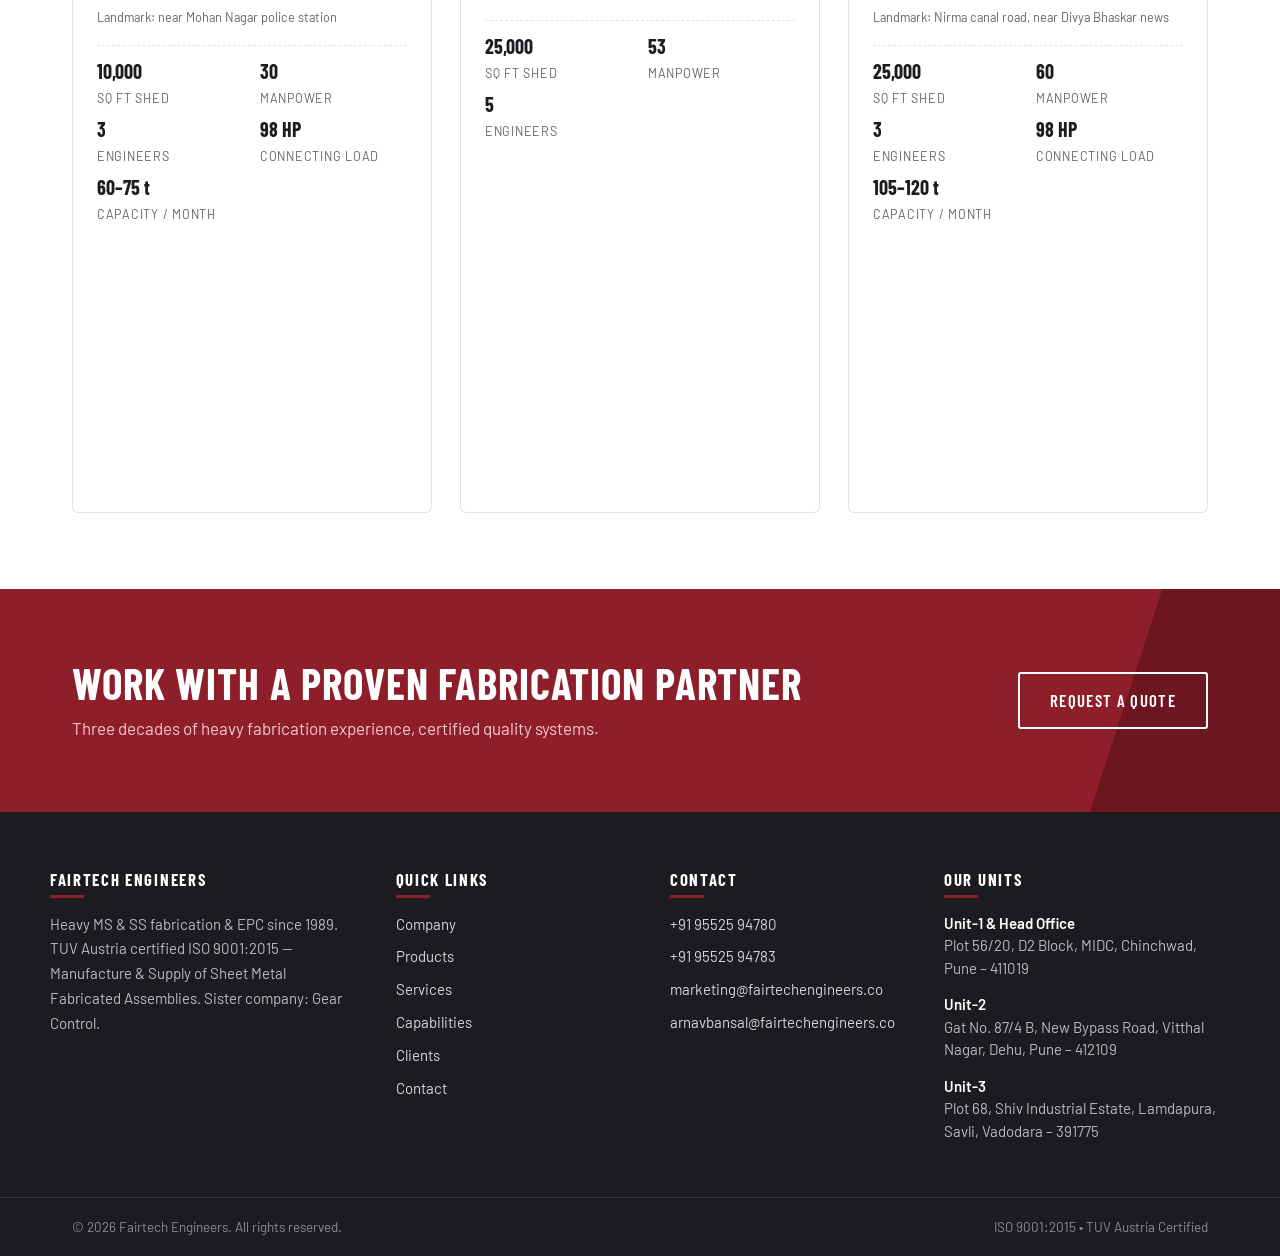
==== commit 32bd2f25: "Add plant photos & capacity overview, +50% staffing, EPC positioning, new contacts Capabilities: - A" ====
--- a/about.html
+++ b/about.html
@@ -3,12 +3,12 @@
 <head>
   <meta charset="UTF-8">
   <meta name="viewport" content="width=device-width, initial-scale=1.0">
-  <title>About Us | Fairtech Engineers — Heavy Fabrication Since 1989</title>
-  <meta name="description" content="Fairtech Engineers is an ISO 9001:2015 certified (TUV Austria) heavy fabrication company established in 1989, operating 3 manufacturing units with ~60,000 sq ft covered area in Chinchwad, Dehu (Pune) and Savli (Vadodara).">
+  <title>About Us | Fairtech Engineers — Heavy Fabrication &amp; EPC Since 1989</title>
+  <meta name="description" content="Fairtech Engineers is an ISO 9001:2015 certified (TUV Austria) heavy fabrication &amp; EPC company established in 1989, operating 3 manufacturing units with ~60,000 sq ft covered area in Chinchwad, Dehu (Pune) and Savli (Vadodara).">
   <link rel="canonical" href="https://www.fairtechengineers.co/about.html">
   <meta property="og:type" content="website">
-  <meta property="og:title" content="About Fairtech Engineers — Heavy Fabrication Since 1989">
-  <meta property="og:description" content="ISO 9001:2015 certified heavy fabrication company with 3 manufacturing units across Pune and Vadodara, India.">
+  <meta property="og:title" content="About Fairtech Engineers — Heavy Fabrication &amp; EPC Since 1989">
+  <meta property="og:description" content="ISO 9001:2015 certified heavy fabrication &amp; EPC company with 3 manufacturing units across Pune and Vadodara, India.">
   <meta property="og:url" content="https://www.fairtechengineers.co/about.html">
   <meta property="og:image" content="https://www.fairtechengineers.co/images/logo.png">
   <link rel="icon" type="image/svg+xml" href="favicon.svg">
@@ -25,7 +25,7 @@
         <span>TUV Austria certified ISO 9001:2015 &bull; Est. 1989</span>
         <div class="topbar-contact">
           <a href="tel:+919552594780">+91 95525 94780</a>
-          <a href="mailto:info@fairtechengineers.co">info@fairtechengineers.co</a>
+          <a href="mailto:marketing@fairtechengineers.co">marketing@fairtechengineers.co</a>
         </div>
       </div>
     </div>
@@ -67,8 +67,8 @@
       <div class="container split">
         <div class="reveal">
           <span class="kicker"><span>Our Story</span></span>
-          <h2>A Heavy Fabrication House Since 1989</h2>
-          <p>Fairtech Engineers was established in 1989 in Chinchwad, Pune, as a specialist in heavy steel fabrication. Over three decades, the company has grown from a single shed into a three-unit manufacturing operation spanning approximately <strong>60,000 sq ft of covered area</strong> across Pune and Vadodara.</p>
+          <h2>A Heavy Fabrication &amp; EPC House Since 1989</h2>
+          <p>Fairtech Engineers was established in 1989 in Chinchwad, Pune, as a specialist in heavy steel fabrication and EPC. Over three decades, the company has grown from a single shed into a three-unit manufacturing operation spanning approximately <strong>60,000 sq ft of covered area</strong> across Pune and Vadodara.</p>
           <p>Our core expertise lies in <strong>MS (Mild Steel) and SS (Stainless Steel) fabrication</strong> — from heavy-gauge transformer tanks and boiler structures to industrial chimneys, ducting and process vessels — built to OEM drawings, tolerances and delivery schedules.</p>
           <ul class="checklist">
             <li>3 manufacturing units, ~60,000 sq ft combined covered area</li>
@@ -128,7 +128,7 @@
             <div class="card-body">
               <h3>Arnav Bansal</h3>
               <p><strong>Managing Director &amp; CEO</strong></p>
-              <p><a href="mailto:arnav.bansal@fairtechengineers.co">arnav.bansal@fairtechengineers.co</a></p>
+              <p><a href="mailto:arnavbansal@fairtechengineers.co">arnavbansal@fairtechengineers.co</a></p>
             </div>
           </article>
           <article class="card reveal">
@@ -160,10 +160,10 @@
               <address>Plot 56/20, D2 Block, MIDC, Chinchwad, Pune &ndash; 411019<br><small>Landmark: near Mohan Nagar police station</small></address>
               <div class="unit-specs">
                 <div><b>10,000</b><span>sq ft shed</span></div>
-                <div><b>20</b><span>Manpower</span></div>
-                <div><b>2</b><span>Engineers</span></div>
-                <div><b>65 HP</b><span>Connecting load</span></div>
-                <div><b>40&ndash;50 t</b><span>Capacity / month</span></div>
+                <div><b>30</b><span>Manpower</span></div>
+                <div><b>3</b><span>Engineers</span></div>
+                <div><b>98 HP</b><span>Connecting load</span></div>
+                <div><b>60&ndash;75 t</b><span>Capacity / month</span></div>
               </div>
             </div>
             <iframe class="map-embed" src="https://www.google.com/maps?q=Plot+56/20,+D2+Block,+MIDC,+Chinchwad,+Pune+411019&output=embed" title="Map — Fairtech Engineers Unit-1, Chinchwad, Pune" loading="lazy" referrerpolicy="no-referrer-when-downgrade"></iframe>
@@ -177,8 +177,8 @@
               <address>Gat No. 87/4 B, New Bypass Road, Vitthal Nagar, Haveli, Dehu, Pune &ndash; 412109</address>
               <div class="unit-specs">
                 <div><b>25,000</b><span>sq ft shed</span></div>
-                <div><b>35</b><span>Manpower</span></div>
-                <div><b>3</b><span>Engineers</span></div>
+                <div><b>53</b><span>Manpower</span></div>
+                <div><b>5</b><span>Engineers</span></div>
               </div>
             </div>
             <iframe class="map-embed" src="https://www.google.com/maps?q=Gat+No+87/4+B,+New+Bypass+Road,+Vitthal+Nagar,+Dehu,+Pune+412109&output=embed" title="Map — Fairtech Engineers Unit-2, Dehu, Pune" loading="lazy" referrerpolicy="no-referrer-when-downgrade"></iframe>
@@ -192,10 +192,10 @@
               <address>Plot 68, Shiv Industrial Estate, Lamdapura, Savli District, Vadodara, Gujarat &ndash; 391775<br><small>Landmark: Nirma canal road, near Divya Bhaskar news</small></address>
               <div class="unit-specs">
                 <div><b>25,000</b><span>sq ft shed</span></div>
-                <div><b>40</b><span>Manpower</span></div>
-                <div><b>2</b><span>Engineers</span></div>
-                <div><b>65 HP</b><span>Connecting load</span></div>
-                <div><b>70&ndash;80 t</b><span>Capacity / month</span></div>
+                <div><b>60</b><span>Manpower</span></div>
+                <div><b>3</b><span>Engineers</span></div>
+                <div><b>98 HP</b><span>Connecting load</span></div>
+                <div><b>105&ndash;120 t</b><span>Capacity / month</span></div>
               </div>
             </div>
             <iframe class="map-embed" src="https://www.google.com/maps?q=Shiv+Industrial+Estate,+Lamdapura,+Savli,+Vadodara,+Gujarat+391775&output=embed" title="Map — Fairtech Engineers Unit-3, Savli, Vadodara" loading="lazy" referrerpolicy="no-referrer-when-downgrade"></iframe>
@@ -222,7 +222,7 @@
     <div class="container footer-top">
       <div class="footer-brand">
         <h4>Fairtech Engineers</h4>
-        <p>Heavy MS &amp; SS fabrication since 1989. TUV Austria certified ISO 9001:2015 — Manufacture &amp; Supply of Sheet Metal Fabricated Assemblies. Sister company: Gear Control.</p>
+        <p>Heavy MS &amp; SS fabrication &amp; EPC since 1989. TUV Austria certified ISO 9001:2015 — Manufacture &amp; Supply of Sheet Metal Fabricated Assemblies. Sister company: Gear Control.</p>
       </div>
       <div>
         <h4>Quick Links</h4>
@@ -239,9 +239,9 @@
         <h4>Contact</h4>
         <ul>
           <li><a href="tel:+919552594780">+91 95525 94780</a></li>
-          <li><a href="tel:+919822001340">+91 98220 01340</a></li>
-          <li><a href="mailto:info@fairtechengineers.co">info@fairtechengineers.co</a></li>
-          <li><a href="mailto:arnav.bansal@fairtechengineers.co">arnav.bansal@fairtechengineers.co</a></li>
+          <li><a href="tel:+919552594783">+91 95525 94783</a></li>
+          <li><a href="mailto:marketing@fairtechengineers.co">marketing@fairtechengineers.co</a></li>
+          <li><a href="mailto:arnavbansal@fairtechengineers.co">arnavbansal@fairtechengineers.co</a></li>
         </ul>
       </div>
       <div>
--- a/css/style.css
+++ b/css/style.css
@@ -128,8 +128,11 @@
 .nav-inner { display: flex; align-items: center; justify-content: space-between; min-height: 72px; gap: 20px; }
 
 .brand { display: flex; align-items: center; gap: 12px; }
-.brand-logo { height: 48px; width: auto; }
+.brand-logo { height: 52px; width: auto; }
 .brand-logo.img-error { display: none; }
+/* The logo file already carries the full wordmark, so hide the text
+   version once the image loads; it stays as a fallback if the logo fails. */
+.brand.has-logo .brand-text { display: none; }
 .brand-text { display: flex; flex-direction: column; line-height: 1.15; }
 .brand-text strong {
   font-family: var(--font-head);
@@ -271,6 +274,34 @@
 .grid.cols-2 { grid-template-columns: repeat(auto-fit, minmax(320px, 1fr)); }
 .grid.cols-3 { grid-template-columns: repeat(auto-fit, minmax(280px, 1fr)); }
 .grid.cols-4 { grid-template-columns: repeat(auto-fit, minmax(220px, 1fr)); }
+.grid.two-up { grid-template-columns: repeat(2, minmax(0, 1fr)); }
+@media (max-width: 720px) { .grid.two-up { grid-template-columns: 1fr; } }
+
+/* Stat tiles (capabilities overview) */
+.stat-tile {
+  text-align: center;
+  padding: 26px 18px;
+  background: #fff;
+  border: 1px solid var(--line);
+  border-top: 3px solid var(--maroon);
+  border-radius: var(--radius);
+}
+.stat-tile b {
+  display: block;
+  font-family: var(--font-head);
+  font-size: 2.1rem;
+  font-weight: 700;
+  line-height: 1.05;
+  color: var(--maroon);
+}
+.stat-tile span {
+  display: block;
+  margin-top: 6px;
+  font-size: 0.82rem;
+  letter-spacing: 0.04em;
+  text-transform: uppercase;
+  color: var(--muted);
+}
 
 .card {
   background: #fff;
@@ -432,6 +463,11 @@
 }
 .client-tile:hover { color: var(--maroon); border-color: var(--maroon); }
 .client-tile small { display: block; font-family: var(--font-body); font-weight: 500; font-size: 0.7rem; letter-spacing: 0.04em; color: var(--muted); text-transform: none; }
+/* Logo shows only once it has successfully loaded (JS adds .has-logo);
+   until then the styled text wordmark keeps the tile looking finished. */
+.client-tile .client-logo { display: none; max-height: 56px; max-width: 100%; width: auto; object-fit: contain; }
+.client-tile.has-logo .client-logo { display: block; }
+.client-tile.has-logo .client-name { display: none; }
 
 /* ==========================================================================
    Mission strip & CTA band (diagonal edges)
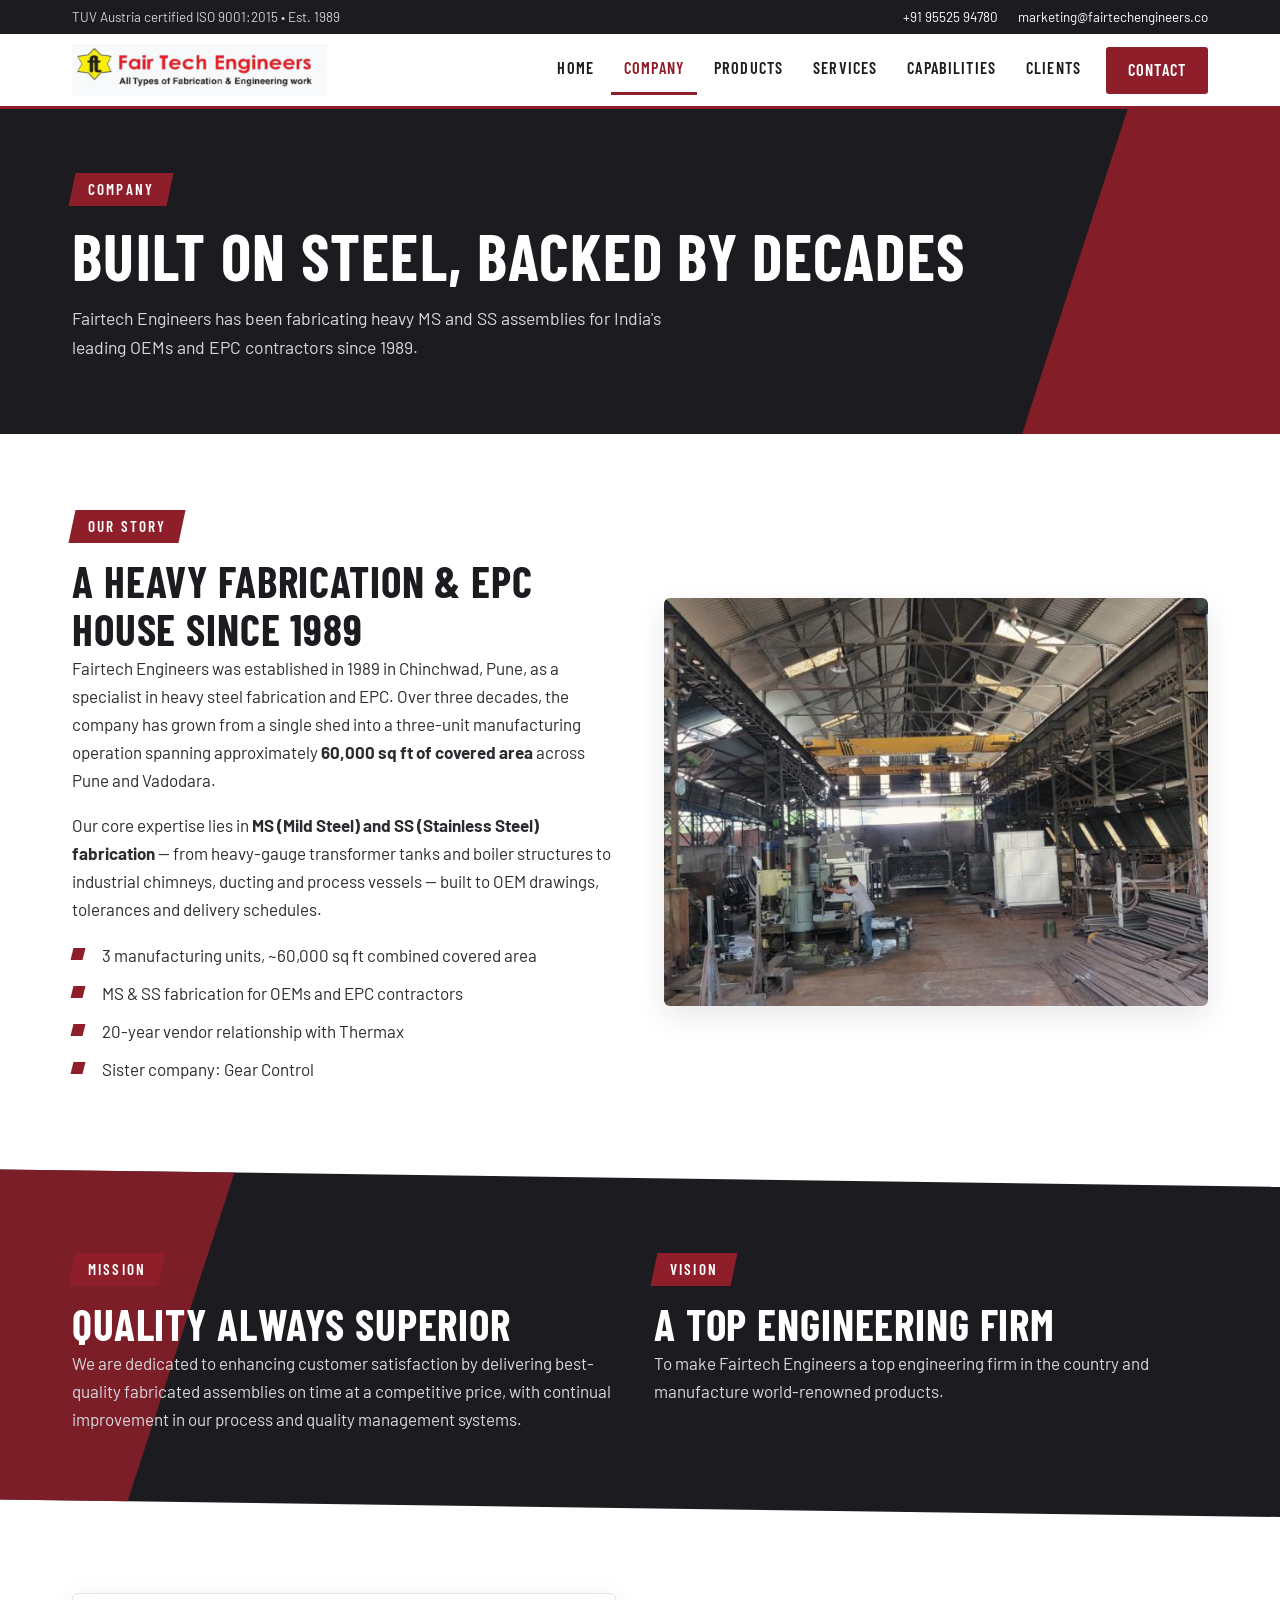
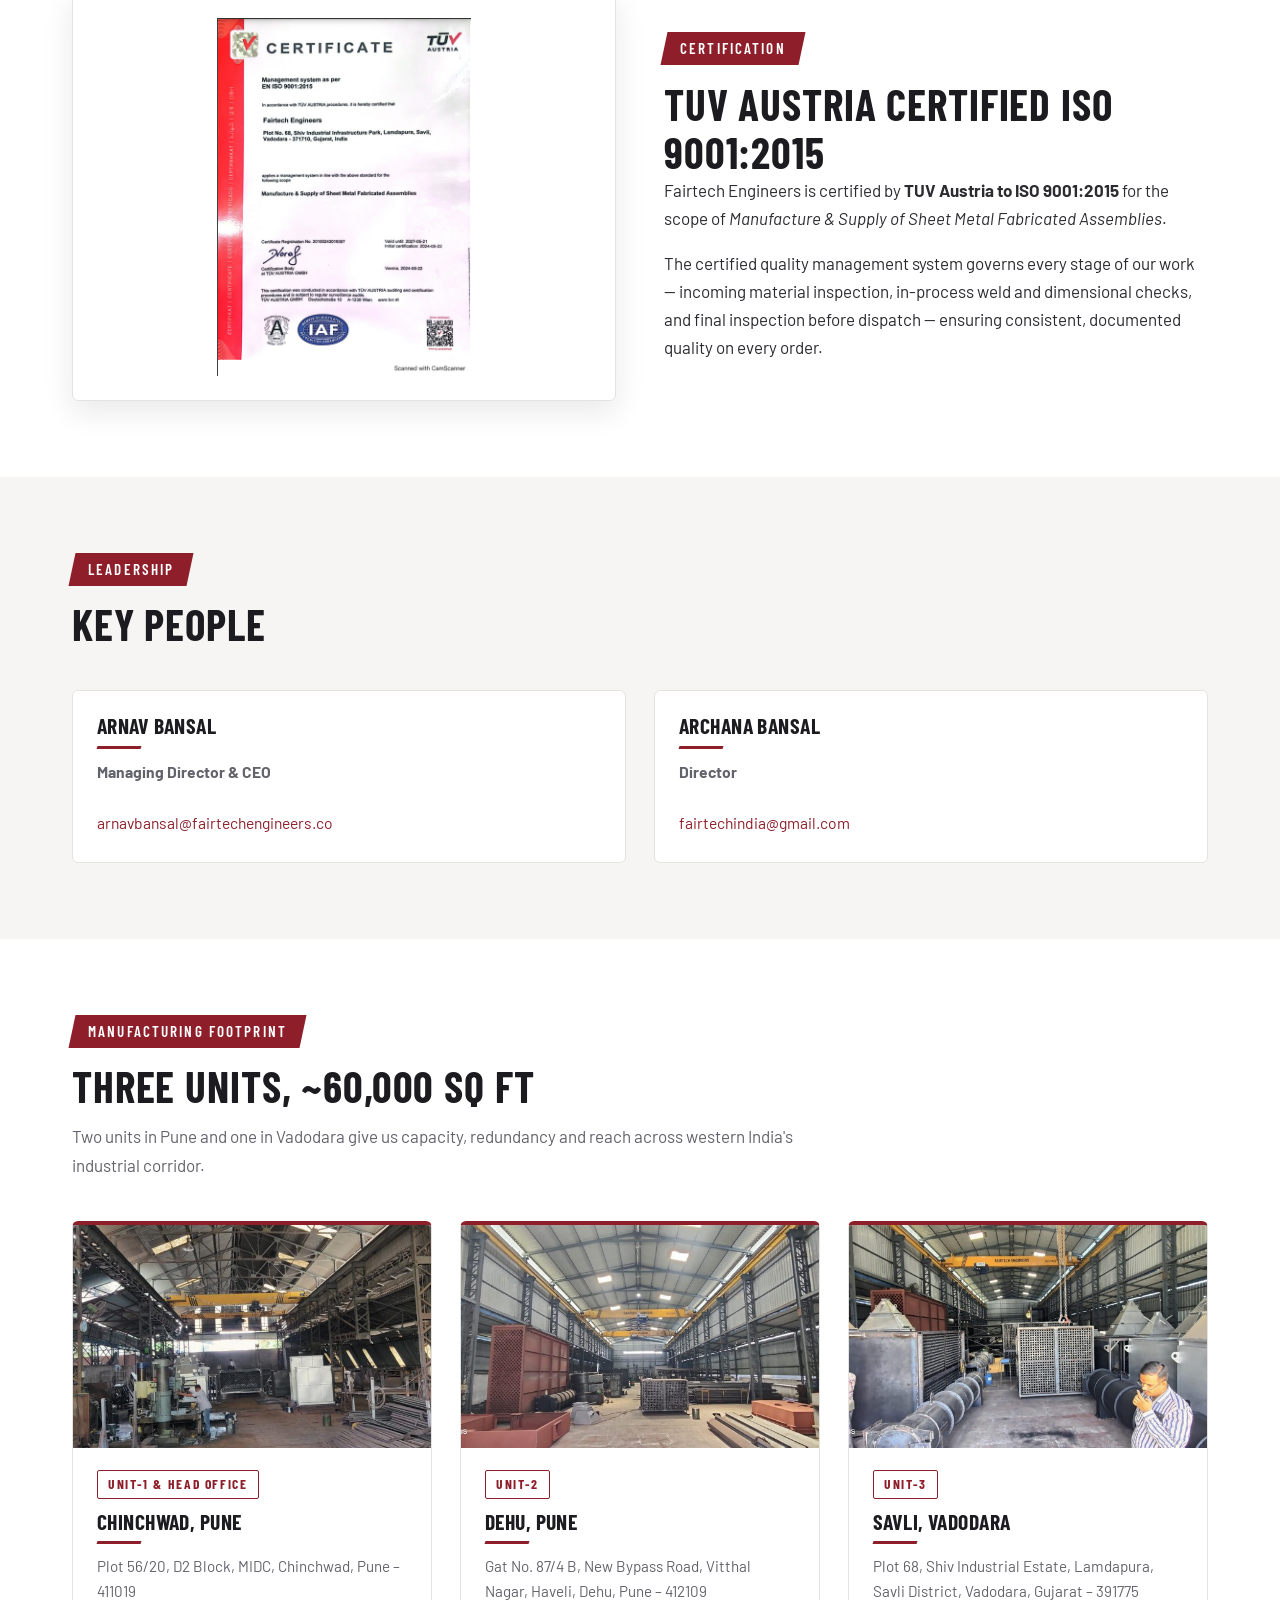
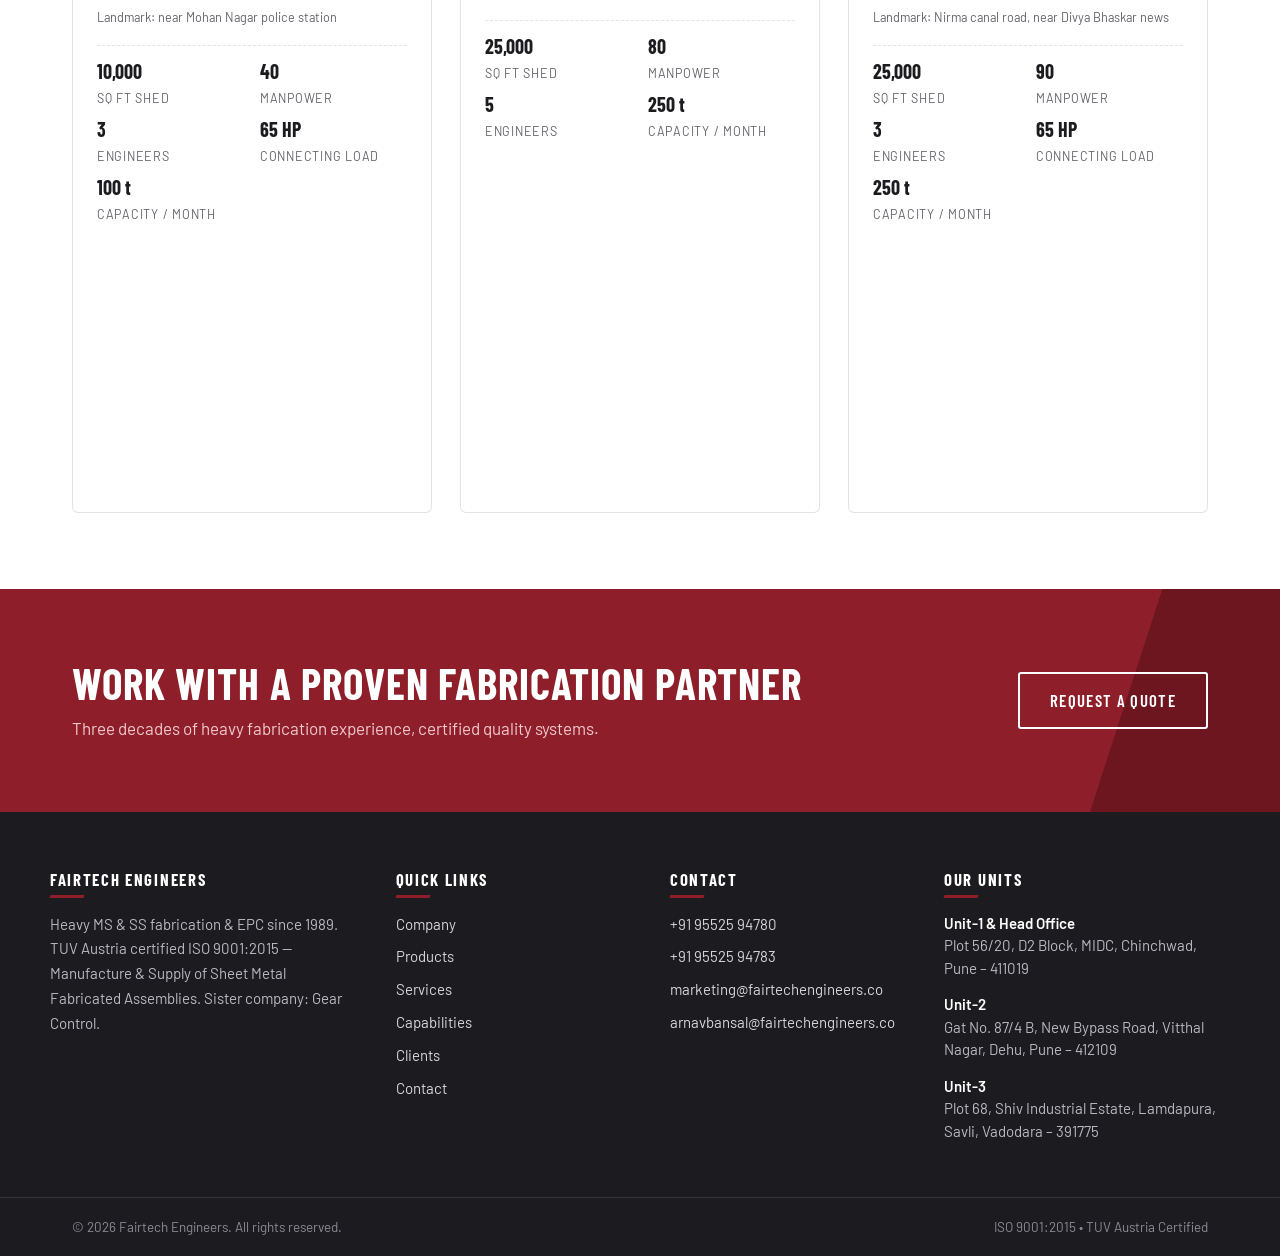
==== commit 2b72c79b: "Update plant photos & capacity figures from company profile - Add real Unit-2 (Dehu) and Unit-3 (Sav" ====
--- a/about.html
+++ b/about.html
@@ -160,10 +160,10 @@
               <address>Plot 56/20, D2 Block, MIDC, Chinchwad, Pune &ndash; 411019<br><small>Landmark: near Mohan Nagar police station</small></address>
               <div class="unit-specs">
                 <div><b>10,000</b><span>sq ft shed</span></div>
-                <div><b>30</b><span>Manpower</span></div>
+                <div><b>40</b><span>Manpower</span></div>
                 <div><b>3</b><span>Engineers</span></div>
-                <div><b>98 HP</b><span>Connecting load</span></div>
-                <div><b>60&ndash;75 t</b><span>Capacity / month</span></div>
+                <div><b>65 HP</b><span>Connecting load</span></div>
+                <div><b>100 t</b><span>Capacity / month</span></div>
               </div>
             </div>
             <iframe class="map-embed" src="https://www.google.com/maps?q=Plot+56/20,+D2+Block,+MIDC,+Chinchwad,+Pune+411019&output=embed" title="Map — Fairtech Engineers Unit-1, Chinchwad, Pune" loading="lazy" referrerpolicy="no-referrer-when-downgrade"></iframe>
@@ -177,8 +177,9 @@
               <address>Gat No. 87/4 B, New Bypass Road, Vitthal Nagar, Haveli, Dehu, Pune &ndash; 412109</address>
               <div class="unit-specs">
                 <div><b>25,000</b><span>sq ft shed</span></div>
-                <div><b>53</b><span>Manpower</span></div>
+                <div><b>80</b><span>Manpower</span></div>
                 <div><b>5</b><span>Engineers</span></div>
+                <div><b>250 t</b><span>Capacity / month</span></div>
               </div>
             </div>
             <iframe class="map-embed" src="https://www.google.com/maps?q=Gat+No+87/4+B,+New+Bypass+Road,+Vitthal+Nagar,+Dehu,+Pune+412109&output=embed" title="Map — Fairtech Engineers Unit-2, Dehu, Pune" loading="lazy" referrerpolicy="no-referrer-when-downgrade"></iframe>
@@ -192,10 +193,10 @@
               <address>Plot 68, Shiv Industrial Estate, Lamdapura, Savli District, Vadodara, Gujarat &ndash; 391775<br><small>Landmark: Nirma canal road, near Divya Bhaskar news</small></address>
               <div class="unit-specs">
                 <div><b>25,000</b><span>sq ft shed</span></div>
-                <div><b>60</b><span>Manpower</span></div>
+                <div><b>90</b><span>Manpower</span></div>
                 <div><b>3</b><span>Engineers</span></div>
-                <div><b>98 HP</b><span>Connecting load</span></div>
-                <div><b>105&ndash;120 t</b><span>Capacity / month</span></div>
+                <div><b>65 HP</b><span>Connecting load</span></div>
+                <div><b>250 t</b><span>Capacity / month</span></div>
               </div>
             </div>
             <iframe class="map-embed" src="https://www.google.com/maps?q=Shiv+Industrial+Estate,+Lamdapura,+Savli,+Vadodara,+Gujarat+391775&output=embed" title="Map — Fairtech Engineers Unit-3, Savli, Vadodara" loading="lazy" referrerpolicy="no-referrer-when-downgrade"></iframe>
